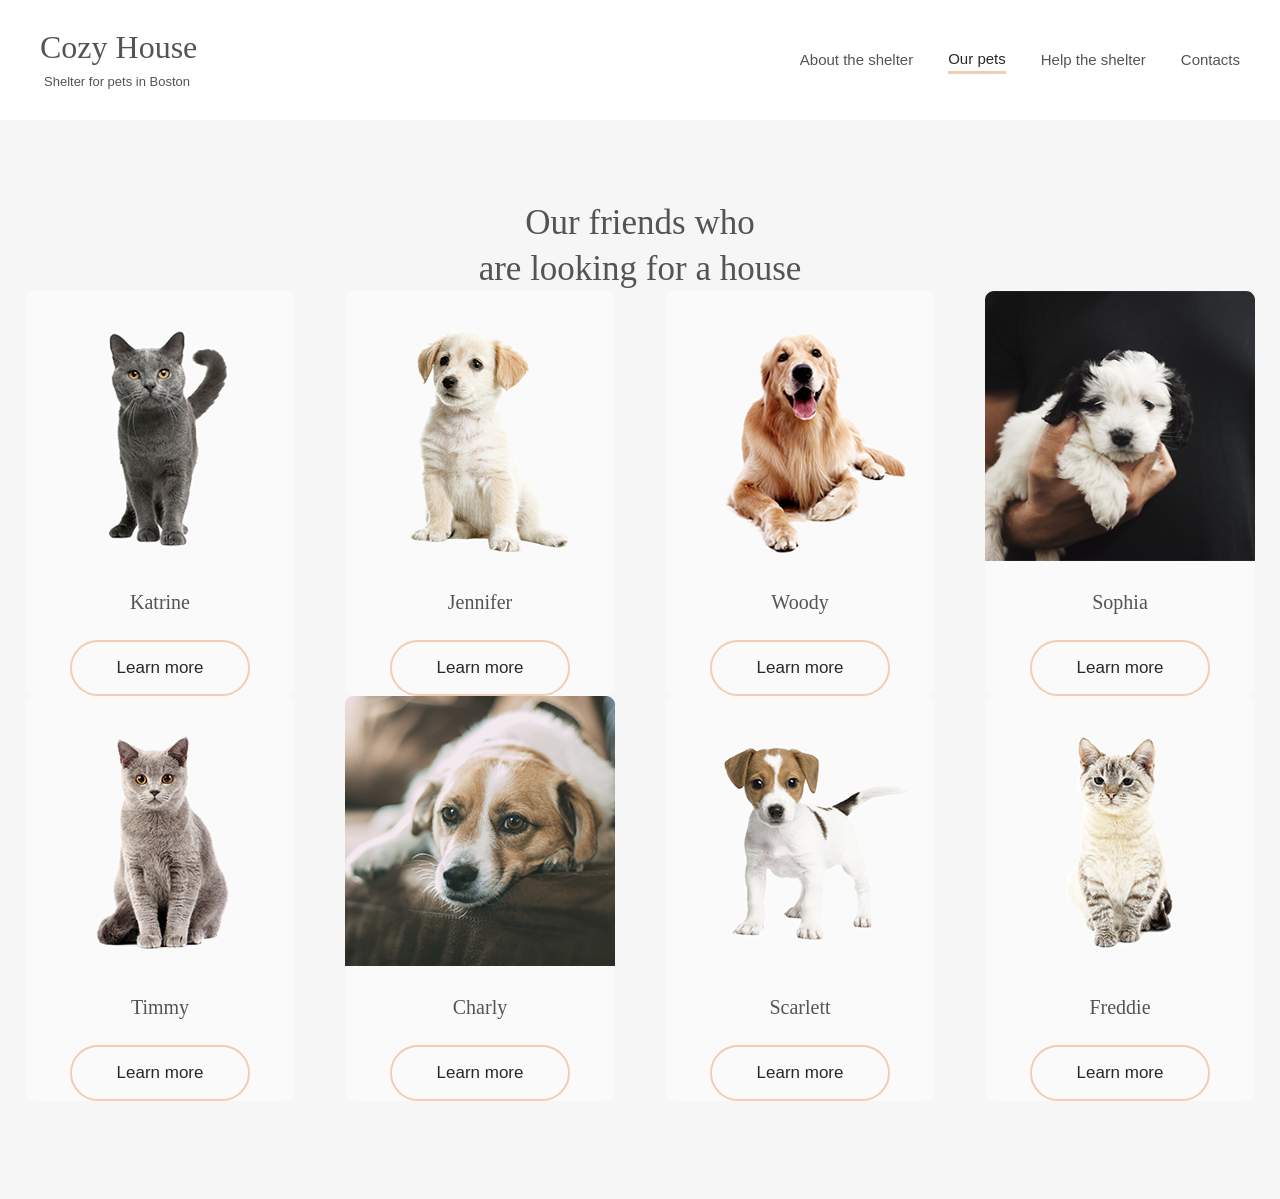
==== pets.html @ 2b0b6cbd "feat: pets page" ====
<!DOCTYPE html>
<html lang="en">
<head>
    <meta charset="UTF-8">
    <meta name="viewport" content="width=device-width, initial-scale=1.0">
    <title>Pets</title>
    <link rel="stylesheet" href="style.css">
</head>
<body>
    <header>
        <div class="section section-header section-header-pets">
            <div class="header-logo">
                <a href="" class="header-logo-links">
                    <h1 class="logo-title">Cozy House</h1>
                    <span class="logo-subtitle">Shelter for pets in Boston</span>
                </a>
            </div>
            <nav>
                <ul class="nav-list">
                    <li class="nav-item"><a href="" class="nav-link">About the shelter</a></li>
                    <li class="nav-item"><a href="" class="nav-link nav-link-active">Our pets</a></li>
                    <li class="nav-item"><a href="" class="nav-link">Help the shelter</a></li>
                    <li class="nav-item"><a href="" class="nav-link">Contacts</a></li>
                </ul>
                <div class="burger-menu"></div>
            </nav>
        </div>
    </header>
    <main>
        <div class="section section-pets section-pets-page">
            <h3>Our friends who<br>are looking for a house</h3>
            <div class="slider slider-pets">
                <div class="slider-item">
                    <div class="slider-img">
                        <img src="./assets/png/pets-katrine.png" alt="katrine">
                    </div>
                    <span class="pets-name">Katrine</span>
                    <button class="button-secondary">Learn more</button>
                </div>
                <div class="slider-item">
                    <div class="slider-img">
                        <img src="./assets/png/pets-jennifer.png" alt="jennifer">
                    </div>
                    <span class="pets-name">Jennifer</span>
                    <button class="button-secondary">Learn more</button>
                </div>
                <div class="slider-item">
                    <div class="slider-img">
                        <img src="./assets/png/pets-woody.png" alt="woody">
                    </div>
                    <span class="pets-name">Woody</span>
                    <button class="button-secondary">Learn more</button>
                </div>
                <div class="slider-item">
                    <div class="slider-img">
                        <img src="./assets/png/pets-sophia.png" alt="sophia">
                    </div>
                    <span class="pets-name">Sophia</span>
                    <button class="button-secondary">Learn more</button>
                </div>
                <div class="slider-item">
                    <div class="slider-img">
                        <img src="./assets/png/pets-timmy.png" alt="timmy">
                    </div>
                    <span class="pets-name">Timmy</span>
                    <button class="button-secondary">Learn more</button>
                </div>
                <div class="slider-item">
                    <div class="slider-img">
                        <img src="./assets/png/pets-charly.png" alt="charly">
                    </div>
                    <span class="pets-name">Charly</span>
                    <button class="button-secondary">Learn more</button>
                </div>
                <div class="slider-item">
                    <div class="slider-img">
                        <img src="./assets/png/pets-scarlet.png" alt="scarlett">
                    </div>
                    <span class="pets-name">Scarlett</span>
                    <button class="button-secondary">Learn more</button>
                </div>
                <div class="slider-item">
                    <div class="slider-img">
                        <img src="./assets/png/pets-freddie.png" alt="freddie">
                    </div>
                    <span class="pets-name">Freddie</span>
                    <button class="button-secondary">Learn more</button>
                </div>
            </div>
            <!--<div class="slider-buttons">
                <button class="slider-button slider-button-prev">&larr;</button>
                <button class="slider-button slider-button-next">&rarr;</button>
            </div>-->
        </div>
    </main>
</body>
</html>
---- style.css ----
html {
  scroll-behavior: smooth;
}
* {
    box-sizing: border-box;
}
body {
    display: flex;
    justify-content: center;
    flex-direction: column;
    align-items: center;
    min-width: 320px;
    min-height: 100vh;
    margin: 0;
    padding: 0;
    font-family: 'Georgia', serif;
}
header {
    position:absolute;
    max-width: 1280px;
    width: 100%;
    height: 120px;
    z-index: 1;
    top: 0;
}
.header-logo-links {
    text-decoration: none;
}
.section {
    display: flex;
    justify-content:space-between;
    align-items: center;
    width: 100%;
}
.section-header {
    padding: 30px 40px;
}
.logo-title {
    margin: 0;
    padding-bottom: 7px;
    font-size: 32px;
    line-height: 110.00000000000001%;
    letter-spacing: 6%;
    color: rgba(241, 205, 179, 1);
    font-weight: 400;
}
.logo-subtitle {
    font-family: 'Arial', sans-serif;
    font-size: 13px;
    color: #fff;
    letter-spacing: 10%;
    padding-left: 4px;
}
.nav-list {
    height: 60px;
    display: flex;
    justify-content: flex-end;
    align-items: center;
    margin: 0;
}
.nav-item {
    list-style: none;
    text-align: center;
    margin-left: 35px;
}
.nav-link {
    display: block;
    text-decoration: none;
    color: #CDCDCD;
    line-height: 160%;
    font-size: 15px;
    transition: 0.5s;
    font-family: 'Arial', sans-serif;
}
.nav-link-active {
    color: #FAFAFA;
    border-bottom: 3px solid #F1CDB3;
}
.nav-link:hover {
    color: #FAFAFA;
}
.burger-menu {
    position: relative;
    display: none;
}
main {
    width: 100%;
    display: flex;
    justify-content: center;
    flex-direction: column;
    align-items: center;
}
.section-start-screen {
    display: flex;
    justify-content: space-between;
    align-items: flex-start;
    max-width: 1280px;
    padding: 180px 40px 0 40px;
    background:
        url('./assets/jpg/start-screen-gradient-background.jpg'),
        url('./assets/jpg/start-screen-background.jpg'),
        linear-gradient(0deg, #211F20, #211F20),
        radial-gradient(100% 215.42% at 0% 0%, #5B483A 0%, #262425 100%);
    background-repeat: no-repeat, no-repeat, no-repeat, no-repeat;
    background-size: cover, cover, cover, cover;
    background-position: center, center, center, center;
}
.start-screen-content {
    width: 100%;
    max-width: 460px;
    padding-top: 13.7%;
}
h2 {
    margin: 0;
    font-size: 44px;
    color: #fff;
    font-weight: normal;
    line-height: 130%;
}
p {
    font-family: 'Arial', sans-serif;
    font-size: 15px;
    color: #CDCDCD;
    line-height: 160%;
}
.button-primary {
    border-radius: 100px;
    background-color: #F1CDB3;
    border: none;
    font-size: 17px;
    padding: 15px 45px;
    letter-spacing: 6%;
    color: #292929;
    cursor: pointer;
    transition: 0.5s;
}
.button-primary:hover {
    background-color: #FDDCC4;
}
.start-screen-content p {
    margin: 0;
    padding: 42px 0;
}
.start-screen-img img {
    display: block;
}
.section-about {
    max-width: 975px;
    display: flex;
    justify-content: center;
    align-items: flex-start;
    padding: 80px 0 100px 0;
    color: #545454;
}
.section-about-content {
    padding: 13px 62px;
}
.section-about-img {
    text-align: center;
    padding: 0 60px;
}
.section-about-content p {
    color: #4C4C4C;
    margin: 0;
    padding-top: 25px;
}
h3 {
    margin: 0;
    font-weight: 400;
    font-size: 35px;
    line-height: 130%;
    letter-spacing: 6%;
    color: #545454;
}
.section-pets {
    position: relative;
    display: flex;
    flex-direction: column;
    justify-content: space-evenly;
    align-items: center;
    max-width: 1280px;
    text-align: center;
    color: #545454;
    background-color: #F6F6F6;
    padding: 78px 0 98px 0;
}
.slider-pets {
    display: flex;
    justify-content: space-around;
    max-width: 1080px;
    width: 100%;
    padding: 60px 0 92px 0;
}
.slider-item {
    display: flex;
    flex-direction: column;
    align-items: center;
    background-color: #FAFAFA;
    border-radius: 9px;
    cursor: pointer;
}
.slider-item:hover .button-secondary {
    background-color: #FDDCC4;
}
.button-secondary {
    border-radius: 100px;
    background-color: #FAFAFA;
    border: 2px solid #F1CDB3;
    font-size: 17px;
    padding: 15px 45px;
    line-height: 130%;
    letter-spacing: 6%;
    color: #292929;
    cursor: pointer;
    transition: 0.5s;
}
.pets-name {
    padding: 26px 0;
    letter-spacing: 6%;
    font-size: 20px;
}
.slider-button {
    position: absolute;
    height: 52px;
    width: 52px;
    border-radius: 50%;
    border: 2px solid #F1CDB3;
    cursor: pointer;
    background-color: #fff;
    transition: 0.5s;
}
.slider-button:hover {
    background-color: #FDDCC4;
}
.slider-button-prev {
    left: 40px;
    top: 51%;
}
.slider-button-next {
    right: 40px;
    top: 51%;
}
.section-help {
    flex-direction: column;
    text-align: center;
    margin: 82px 0 0 0;
}
.help-list {
    max-width: 1030px;
    width: 100%;
    display: flex;
    flex-wrap: wrap;
    margin: 60px auto 44px auto;
    padding: 0; 
}
.help-list-item {
    display: flex;
    flex-direction: column;
    align-items: center;
    gap: 30px;
    padding: 0 120px 54px 0;
    margin: 0;
}
.help-list-item:nth-child(5) {
    padding-right: 0;
}
.help-list-item:nth-child(6) {
    padding-left: 84px;
}
.help-list-item:nth-child(9) {
    padding-right: 0;
}
.help-list-item img {
    display: block;
    max-width: 100%;
}
.help-name {
    font-size: 20px;
    line-height: 114.99999999999999%;
    letter-spacing: 6%;
}
.section-donation {
    max-width: 1280px;
    width: 100%;
    background-color: #F6F6F6 ;
}
.donation-content {
    max-width: 915px;
    width: 100%;
    display: flex;
    justify-content: space-between;
    margin: 0 auto;
    padding: 80px 0;
    color: #545454;
}
.donation-content-img {
    padding-top: 10px;
}
.donation-content-info {
    max-width: 380px;
    width: 100%;
}
.donation-content-info span {
    display: block;
    font-size: 15px;
    line-height: 110.00000000000001%;
    letter-spacing: 6%;
    padding: 21px 0;
}
.credit-card {
    display: flex;
    height: 43px;
    max-width: 351px;
    border-radius: 9px;
    background-color: #F1CDB3;
    padding: 10px 15px;
}
.credit-card span {
    font-size: 20px;
    line-height: 114.99999999999999%;
    letter-spacing: 6%;
    padding: 0 0 0 16px;
}
.donation-content-info p {
    font-family: 'Arial', sans-serif;
    line-height: 18px;
    font-size: 12px;
    color: #B2B2B2;
    margin: 20px 0;
}
footer {
    max-width: 1280px;
    width: 100%;
    min-height: 350px;
}
.footer-content {
    display: flex;
    justify-content: space-between;
    padding: 40px 45px 0 40px;
    background: url(./assets/png/footer-background.png) no-repeat center;
}
.footer-content h3 {
    color: #fff;
}
.footer-content span {
    padding-left: 20px;
    font-size: 20px;
    color: #F1CDB3;
    line-height: 114.99999999999999%;
    letter-spacing: 6%;
}
.footer-contacts {
    padding: 17px 0;
}
.footer-location {
    padding: 17px 0;
}
.mail {
    margin: 40px 0;
}
.location {
    margin: 33px 0;
}
.footer-link {
    display: flex;
    align-items: center; 
    text-decoration: none;
}
.section-header-pets {
    height: 100%;
    background-color: #fff;
}
.section-header-pets .logo-title,
.section-header-pets .logo-subtitle,
.section-header-pets .nav-link {
    color: #545454;
}
.section-header-pets .nav-link-active {
    color: #292929;
}
.section-pets-page {
    padding: 200px 0 98px 0;
}
.section-pets-page .slider-pets {
    max-width: 1280px;
    flex-wrap: wrap;
    padding: 0;
}
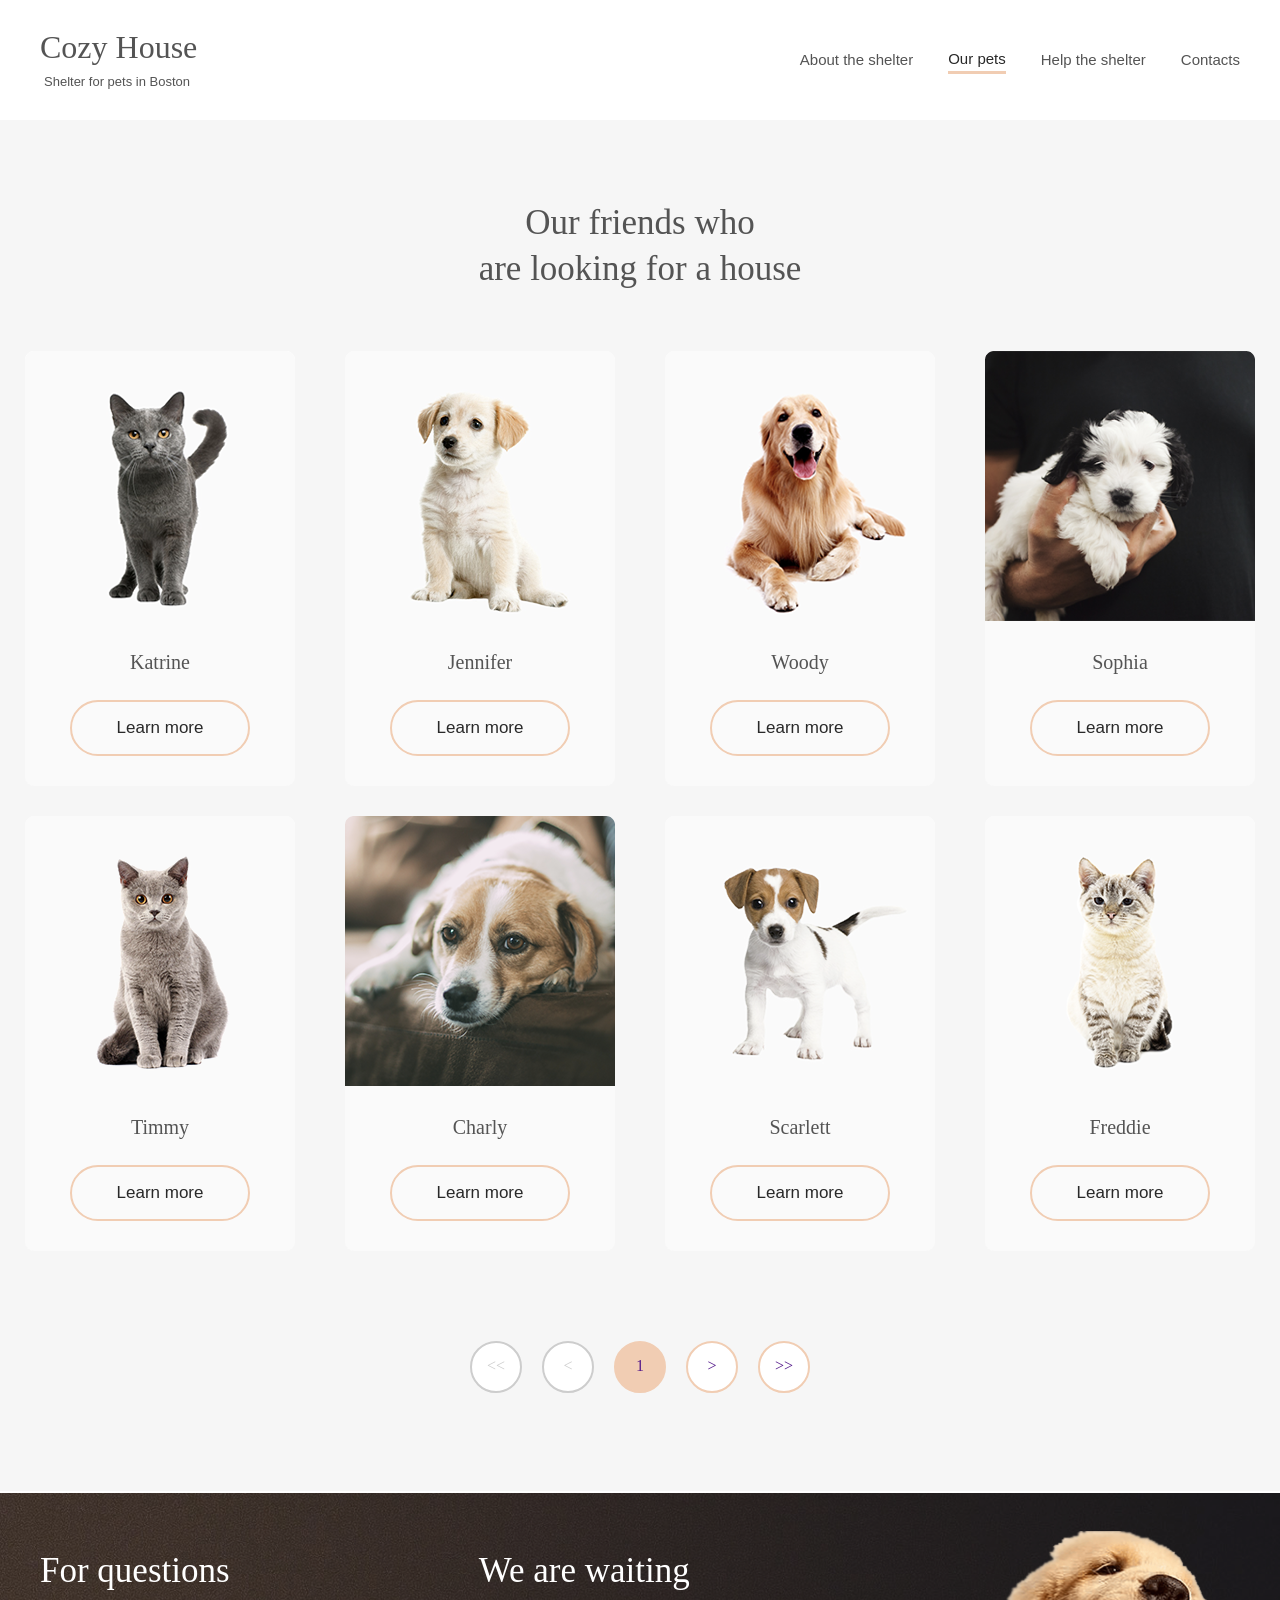
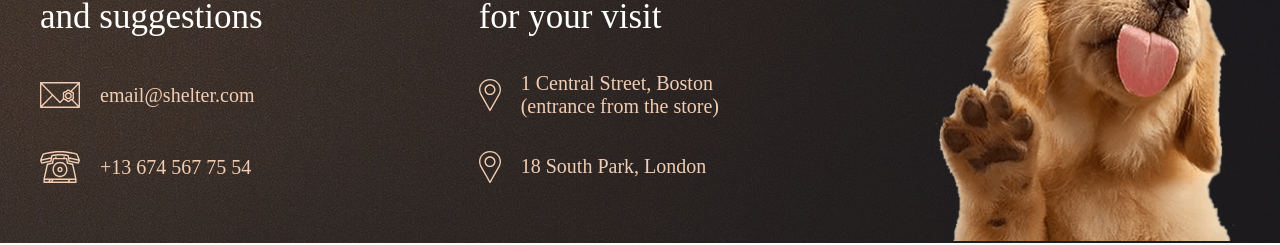
==== commit 22b06670: "fix: pets page" ====
--- a/pets.html
+++ b/pets.html
@@ -5,22 +5,23 @@
     <meta name="viewport" content="width=device-width, initial-scale=1.0">
     <title>Pets</title>
     <link rel="stylesheet" href="style.css">
+    <link rel="icon" href="./assets/png/favicon.png" type="image/png">
 </head>
 <body>
     <header>
         <div class="section section-header section-header-pets">
             <div class="header-logo">
-                <a href="" class="header-logo-links">
+                <a href="index.html" class="header-logo-links">
                     <h1 class="logo-title">Cozy House</h1>
                     <span class="logo-subtitle">Shelter for pets in Boston</span>
                 </a>
             </div>
             <nav>
                 <ul class="nav-list">
-                    <li class="nav-item"><a href="" class="nav-link">About the shelter</a></li>
-                    <li class="nav-item"><a href="" class="nav-link nav-link-active">Our pets</a></li>
-                    <li class="nav-item"><a href="" class="nav-link">Help the shelter</a></li>
-                    <li class="nav-item"><a href="" class="nav-link">Contacts</a></li>
+                    <li class="nav-item"><a href="index.html" class="nav-link">About the shelter</a></li>
+                    <li class="nav-item"><a href="pets.html" class="nav-link nav-link-active">Our pets</a></li>
+                    <li class="nav-item"><a href="index.html#section-help" class="nav-link">Help the shelter</a></li>
+                    <li class="nav-item"><a href="#footer-content" class="nav-link">Contacts</a></li>
                 </ul>
                 <div class="burger-menu"></div>
             </nav>
@@ -28,6 +29,7 @@
     </header>
     <main>
         <div class="section section-pets section-pets-page">
+            <h2 class="visually-hidden">Скрытый подзаголовок</h2>
             <h3>Our friends who<br>are looking for a house</h3>
             <div class="slider slider-pets">
                 <div class="slider-item">
@@ -87,11 +89,51 @@
                     <button class="button-secondary">Learn more</button>
                 </div>
             </div>
-            <!--<div class="slider-buttons">
-                <button class="slider-button slider-button-prev">&larr;</button>
-                <button class="slider-button slider-button-next">&rarr;</button>
-            </div>-->
+            <div class="slider-buttons">
+                <a href="" class="slider-button slider-button-prev-skip slider-button-inactive">&lt;&lt;</a>
+                <a href="" class="slider-button slider-button-prev slider-button-inactive">&lt;</a>
+                <a href="" class="slider-button slider-button-page slider-button-active">1</a>
+                <a href="" class="slider-button slider-button-next">></a>
+                <a href="" class="slider-button slider-button-next-skip">>></a>
+            </div>
         </div>
     </main>
+    <footer>
+        <div class="footer-content" id="footer-content">
+           <div class="footer-contacts">
+               <h3>For questions<br>and suggestions</h3> 
+                <div class="mail">
+                    <a href="mailto:email@shelter.com" class="footer-link email-link">
+                        <img src="./assets/svg/icon-email.svg" alt="email">
+                        <span>email@shelter.com</span>
+                    </a>   
+                </div>
+                <div class="phone">
+                    <a href="tel:+136745677554" class="footer-link phone-link">
+                        <img src="./assets/svg/icon-phone.svg" alt="phone">
+                        <span>+13 674 567 75 54</span>
+                    </a>   
+                </div>
+           </div>
+           <div class="footer-location">
+                <h3>We are waiting<br> for your visit</h3>
+                <div class="location">
+                    <a href="https://maps.app.goo.gl/DNJ1rmuDCyb3fDHu6" class="footer-link boston" target="_blank">
+                        <img src="./assets/svg/icon-marker.svg" alt="location">
+                        <span>1 Central Street, Boston<br>(entrance from the store)</span>
+                    </a>   
+                </div>
+                <div class="location">
+                    <a href="https://maps.app.goo.gl/PRw58GWCZRp9RzQy9" class="footer-link london" target="_blank">
+                        <img src="./assets/svg/icon-marker.svg" alt="location">
+                        <span>18 South Park, London</span>
+                    </a>   
+                </div>
+           </div>
+           <div class="footer-img">
+                <img src="./assets/png/footer-puppy.png" alt="puppy" >
+           </div>   
+        </div>
+    </footer>
 </body>
 </html>
--- a/style.css
+++ b/style.css
@@ -15,10 +15,23 @@
     padding: 0;
     font-family: 'Georgia', serif;
 }
+.visually-hidden {
+    position: absolute;
+    width: 1px;
+    height: 1px;
+    margin: -1px;
+    border: 0;
+    padding: 0;
+    white-space: nowrap;
+    clip-path: inset(100%);
+    clip: rect(0 0 0 0);
+    overflow: hidden;
+}
 header {
     position:absolute;
-    max-width: 1280px;
-    width: 100%;
+    /*max-width: 1280px;
+    width: 100%;*/
+    width: 1280px;
     height: 120px;
     z-index: 1;
     top: 0;
@@ -28,9 +41,10 @@
 }
 .section {
     display: flex;
+    width: 1280px;
     justify-content:space-between;
     align-items: center;
-    width: 100%;
+    /*width: 100%;*/
 }
 .section-header {
     padding: 30px 40px;
@@ -75,6 +89,8 @@
 .nav-link-active {
     color: #FAFAFA;
     border-bottom: 3px solid #F1CDB3;
+    cursor: not-allowed;
+    pointer-events: none;
 }
 .nav-link:hover {
     color: #FAFAFA;
@@ -124,15 +140,17 @@
     line-height: 160%;
 }
 .button-primary {
+    display: inline-block;
     border-radius: 100px;
     background-color: #F1CDB3;
     border: none;
     font-size: 17px;
-    padding: 15px 45px;
     letter-spacing: 6%;
     color: #292929;
     cursor: pointer;
     transition: 0.5s;
+    padding: 15px 45px;
+    text-decoration: none;
 }
 .button-primary:hover {
     background-color: #FDDCC4;
@@ -198,6 +216,7 @@
     background-color: #FAFAFA;
     border-radius: 9px;
     cursor: pointer;
+    padding-bottom: 30px;
 }
 .slider-item:hover .button-secondary {
     background-color: #FDDCC4;
@@ -243,7 +262,7 @@
 .section-help {
     flex-direction: column;
     text-align: center;
-    margin: 82px 0 0 0;
+    padding-top: 82px;
 }
 .help-list {
     max-width: 1030px;
@@ -281,7 +300,7 @@
 }
 .section-donation {
     max-width: 1280px;
-    width: 100%;
+    /*width: 100%;*/
     background-color: #F6F6F6 ;
 }
 .donation-content {
@@ -314,6 +333,8 @@
     border-radius: 9px;
     background-color: #F1CDB3;
     padding: 10px 15px;
+    text-decoration: none;
+    color: #545454;
 }
 .credit-card span {
     font-size: 20px;
@@ -329,8 +350,9 @@
     margin: 20px 0;
 }
 footer {
-    max-width: 1280px;
-    width: 100%;
+    /*max-width: 1280px;
+    width: 100%;*/
+    width: 1280px;
     min-height: 350px;
 }
 .footer-content {
@@ -384,5 +406,33 @@
 .section-pets-page .slider-pets {
     max-width: 1280px;
     flex-wrap: wrap;
-    padding: 0;
-}
+    padding: 60px 0;
+}
+.section-pets-page .slider-item {
+    margin-bottom: 30px;
+}
+.section-pets-page .slider-buttons {
+    display: flex;
+}
+.section-pets-page .slider-button {
+    position: relative;
+    text-decoration: none;
+    line-height: 46px;
+    margin: 0 10px;
+}
+.section-pets-page .slider-button-prev,
+.section-pets-page .slider-button-next {
+    left: 0;
+    top: 0;
+}
+.slider-button-active {
+    background-color: #F1CDB3;
+    cursor: not-allowed;
+    pointer-events: none;
+}
+.slider-button-inactive {
+    border-color: #CDCDCD;
+    color: #CDCDCD;
+    cursor: not-allowed;
+    pointer-events: none;
+}
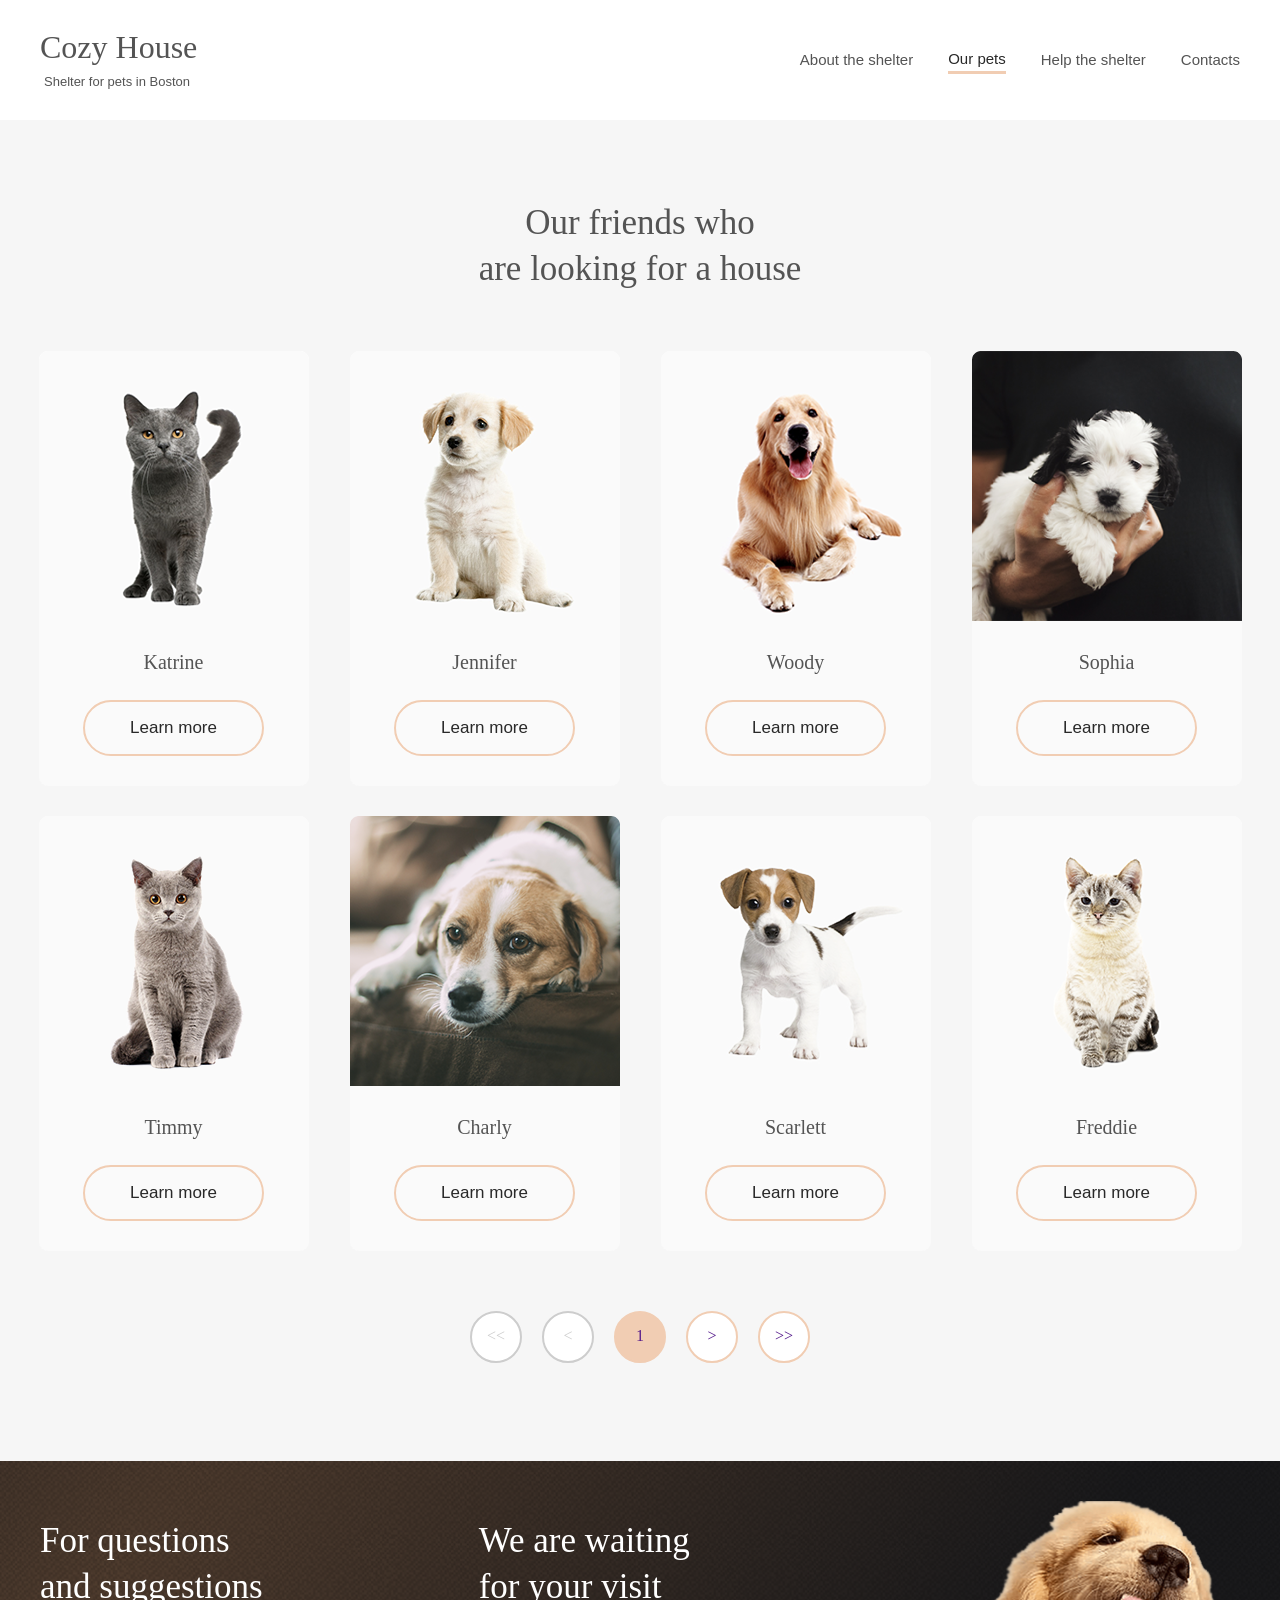
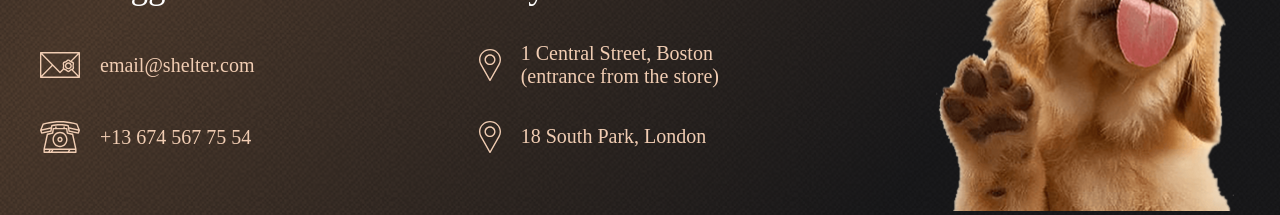
==== commit 17ff04be: "fix: bugs" ====
--- a/pets.html
+++ b/pets.html
@@ -28,75 +28,77 @@
         </div>
     </header>
     <main>
-        <div class="section section-pets section-pets-page">
-            <h2 class="visually-hidden">Скрытый подзаголовок</h2>
-            <h3>Our friends who<br>are looking for a house</h3>
-            <div class="slider slider-pets">
-                <div class="slider-item">
-                    <div class="slider-img">
-                        <img src="./assets/png/pets-katrine.png" alt="katrine">
+        <section>
+            <div class="section section-pets section-pets-page">
+                <h2 class="visually-hidden">Скрытый подзаголовок</h2>
+                <h3>Our friends who<br>are looking for a house</h3>
+                <div class="slider slider-pets">
+                    <div class="slider-item">
+                        <div class="slider-img">
+                            <img src="./assets/png/pets-katrine.png" alt="katrine">
+                        </div>
+                        <span class="pets-name">Katrine</span>
+                        <button class="button-secondary">Learn more</button>
                     </div>
-                    <span class="pets-name">Katrine</span>
-                    <button class="button-secondary">Learn more</button>
+                    <div class="slider-item">
+                        <div class="slider-img">
+                            <img src="./assets/png/pets-jennifer.png" alt="jennifer">
+                        </div>
+                        <span class="pets-name">Jennifer</span>
+                        <button class="button-secondary">Learn more</button>
+                    </div>
+                    <div class="slider-item">
+                        <div class="slider-img">
+                            <img src="./assets/png/pets-woody.png" alt="woody">
+                        </div>
+                        <span class="pets-name">Woody</span>
+                        <button class="button-secondary">Learn more</button>
+                    </div>
+                    <div class="slider-item">
+                        <div class="slider-img">
+                            <img src="./assets/png/pets-sophia.png" alt="sophia">
+                        </div>
+                        <span class="pets-name">Sophia</span>
+                        <button class="button-secondary">Learn more</button>
+                    </div>
+                    <div class="slider-item">
+                        <div class="slider-img">
+                            <img src="./assets/png/pets-timmy.png" alt="timmy">
+                        </div>
+                        <span class="pets-name">Timmy</span>
+                        <button class="button-secondary">Learn more</button>
+                    </div>
+                    <div class="slider-item">
+                        <div class="slider-img">
+                            <img src="./assets/png/pets-charly.png" alt="charly">
+                        </div>
+                        <span class="pets-name">Charly</span>
+                        <button class="button-secondary">Learn more</button>
+                    </div>
+                    <div class="slider-item">
+                        <div class="slider-img">
+                            <img src="./assets/png/pets-scarlet.png" alt="scarlett">
+                        </div>
+                        <span class="pets-name">Scarlett</span>
+                        <button class="button-secondary">Learn more</button>
+                    </div>
+                    <div class="slider-item">
+                        <div class="slider-img">
+                            <img src="./assets/png/pets-freddie.png" alt="freddie">
+                        </div>
+                        <span class="pets-name">Freddie</span>
+                        <button class="button-secondary">Learn more</button>
+                    </div>
                 </div>
-                <div class="slider-item">
-                    <div class="slider-img">
-                        <img src="./assets/png/pets-jennifer.png" alt="jennifer">
-                    </div>
-                    <span class="pets-name">Jennifer</span>
-                    <button class="button-secondary">Learn more</button>
-                </div>
-                <div class="slider-item">
-                    <div class="slider-img">
-                        <img src="./assets/png/pets-woody.png" alt="woody">
-                    </div>
-                    <span class="pets-name">Woody</span>
-                    <button class="button-secondary">Learn more</button>
-                </div>
-                <div class="slider-item">
-                    <div class="slider-img">
-                        <img src="./assets/png/pets-sophia.png" alt="sophia">
-                    </div>
-                    <span class="pets-name">Sophia</span>
-                    <button class="button-secondary">Learn more</button>
-                </div>
-                <div class="slider-item">
-                    <div class="slider-img">
-                        <img src="./assets/png/pets-timmy.png" alt="timmy">
-                    </div>
-                    <span class="pets-name">Timmy</span>
-                    <button class="button-secondary">Learn more</button>
-                </div>
-                <div class="slider-item">
-                    <div class="slider-img">
-                        <img src="./assets/png/pets-charly.png" alt="charly">
-                    </div>
-                    <span class="pets-name">Charly</span>
-                    <button class="button-secondary">Learn more</button>
-                </div>
-                <div class="slider-item">
-                    <div class="slider-img">
-                        <img src="./assets/png/pets-scarlet.png" alt="scarlett">
-                    </div>
-                    <span class="pets-name">Scarlett</span>
-                    <button class="button-secondary">Learn more</button>
-                </div>
-                <div class="slider-item">
-                    <div class="slider-img">
-                        <img src="./assets/png/pets-freddie.png" alt="freddie">
-                    </div>
-                    <span class="pets-name">Freddie</span>
-                    <button class="button-secondary">Learn more</button>
+                <div class="slider-buttons">
+                    <a href="" class="slider-button slider-button-prev-skip slider-button-inactive">&lt;&lt;</a>
+                    <a href="" class="slider-button slider-button-prev slider-button-inactive">&lt;</a>
+                    <a href="" class="slider-button slider-button-page slider-button-active">1</a>
+                    <a href="" class="slider-button slider-button-next">></a>
+                    <a href="" class="slider-button slider-button-next-skip">>></a>
                 </div>
             </div>
-            <div class="slider-buttons">
-                <a href="" class="slider-button slider-button-prev-skip slider-button-inactive">&lt;&lt;</a>
-                <a href="" class="slider-button slider-button-prev slider-button-inactive">&lt;</a>
-                <a href="" class="slider-button slider-button-page slider-button-active">1</a>
-                <a href="" class="slider-button slider-button-next">></a>
-                <a href="" class="slider-button slider-button-next-skip">>></a>
-            </div>
-        </div>
+        </section>
     </main>
     <footer>
         <div class="footer-content" id="footer-content">
--- a/style.css
+++ b/style.css
@@ -27,91 +27,9 @@
     clip: rect(0 0 0 0);
     overflow: hidden;
 }
-header {
-    position:absolute;
-    /*max-width: 1280px;
-    width: 100%;*/
-    width: 1280px;
-    height: 120px;
-    z-index: 1;
-    top: 0;
-}
-.header-logo-links {
-    text-decoration: none;
-}
-.section {
-    display: flex;
-    width: 1280px;
-    justify-content:space-between;
-    align-items: center;
-    /*width: 100%;*/
-}
-.section-header {
-    padding: 30px 40px;
-}
-.logo-title {
-    margin: 0;
-    padding-bottom: 7px;
-    font-size: 32px;
-    line-height: 110.00000000000001%;
-    letter-spacing: 6%;
-    color: rgba(241, 205, 179, 1);
-    font-weight: 400;
-}
-.logo-subtitle {
-    font-family: 'Arial', sans-serif;
-    font-size: 13px;
-    color: #fff;
-    letter-spacing: 10%;
-    padding-left: 4px;
-}
-.nav-list {
-    height: 60px;
-    display: flex;
-    justify-content: flex-end;
-    align-items: center;
-    margin: 0;
-}
-.nav-item {
-    list-style: none;
-    text-align: center;
-    margin-left: 35px;
-}
-.nav-link {
-    display: block;
-    text-decoration: none;
-    color: #CDCDCD;
-    line-height: 160%;
-    font-size: 15px;
-    transition: 0.5s;
-    font-family: 'Arial', sans-serif;
-}
-.nav-link-active {
-    color: #FAFAFA;
-    border-bottom: 3px solid #F1CDB3;
-    cursor: not-allowed;
-    pointer-events: none;
-}
-.nav-link:hover {
-    color: #FAFAFA;
-}
-.burger-menu {
-    position: relative;
-    display: none;
-}
-main {
-    width: 100%;
-    display: flex;
-    justify-content: center;
-    flex-direction: column;
-    align-items: center;
-}
-.section-start-screen {
-    display: flex;
-    justify-content: space-between;
-    align-items: flex-start;
-    max-width: 1280px;
-    padding: 180px 40px 0 40px;
+.start-screen {
+    width: 100%;
+    min-width: 1280px;
     background:
         url('./assets/jpg/start-screen-gradient-background.jpg'),
         url('./assets/jpg/start-screen-background.jpg'),
@@ -121,6 +39,89 @@
     background-size: cover, cover, cover, cover;
     background-position: center, center, center, center;
 }
+header {
+    /*max-width: 1280px;
+    width: 100%;*/
+    width: 1280px;
+    height: 120px;
+}
+.header-logo-links {
+    text-decoration: none;
+}
+section {
+    width: 100%;
+    min-width: 1280px;
+    background-color: #F6F6F6;
+}
+.section {
+    display: flex;
+    width: 1280px;
+    justify-content:space-between;
+    align-items: center;
+    margin: 0 auto;
+    /*width: 100%;*/
+}
+.section-header {
+    padding: 30px 40px;
+}
+.logo-title {
+    margin: 0;
+    padding-bottom: 7px;
+    font-size: 32px;
+    line-height: 110.00000000000001%;
+    letter-spacing: 6%;
+    color: rgba(241, 205, 179, 1);
+    font-weight: 400;
+}
+.logo-subtitle {
+    font-family: 'Arial', sans-serif;
+    font-size: 13px;
+    color: #fff;
+    letter-spacing: 10%;
+    padding-left: 4px;
+}
+.nav-list {
+    height: 60px;
+    display: flex;
+    justify-content: flex-end;
+    align-items: center;
+    margin: 0;
+    padding: 0;
+}
+.nav-item {
+    list-style: none;
+    text-align: center;
+    margin-left: 35px;
+}
+.nav-link {
+    display: block;
+    text-decoration: none;
+    color: #CDCDCD;
+    line-height: 160%;
+    font-size: 15px;
+    transition: 0.5s;
+    font-family: 'Arial', sans-serif;
+}
+.nav-link-active {
+    color: #FAFAFA;
+    border-bottom: 3px solid #F1CDB3;
+    cursor: not-allowed;
+    pointer-events: none;
+}
+.nav-link:hover {
+    color: #FAFAFA;
+}
+.burger-menu {
+    position: relative;
+    display: none;
+}
+.section-start-screen {
+    display: flex;
+    justify-content: space-between;
+    align-items: flex-start;
+    max-width: 1280px;
+    padding: 60px 40px 0 40px;
+}
 .start-screen-content {
     width: 100%;
     max-width: 460px;
@@ -162,6 +163,13 @@
 .start-screen-img img {
     display: block;
 }
+main {
+    width: 100%;
+    display: flex;
+    justify-content: center;
+    flex-direction: column;
+    align-items: center;
+}
 .section-about {
     max-width: 975px;
     display: flex;
@@ -199,7 +207,6 @@
     max-width: 1280px;
     text-align: center;
     color: #545454;
-    background-color: #F6F6F6;
     padding: 78px 0 98px 0;
 }
 .slider-pets {
@@ -207,7 +214,7 @@
     justify-content: space-around;
     max-width: 1080px;
     width: 100%;
-    padding: 60px 0 92px 0;
+    padding: 60px 0;
 }
 .slider-item {
     display: flex;
@@ -301,7 +308,6 @@
 .section-donation {
     max-width: 1280px;
     /*width: 100%;*/
-    background-color: #F6F6F6 ;
 }
 .donation-content {
     max-width: 915px;
@@ -352,14 +358,23 @@
 footer {
     /*max-width: 1280px;
     width: 100%;*/
+    width: 100%;
+    min-width: 1280px;
+    min-height: 350px;
+    background: url(./assets/png/footer-gradient-background.png),
+                url(./assets/png/footer-background.png),
+                linear-gradient(0deg, #211F20, #211F20),
+                radial-gradient(110.67% 538.64% at 5.73% 50%, #513D2F 0%, #1A1A1C 100%);
+    background-repeat: no-repeat, no-repeat, no-repeat, no-repeat;
+    background-size: cover, cover, cover, cover;
+    background-position: center, center, center, center;
+}
+.footer-content {
+    display: flex;
     width: 1280px;
-    min-height: 350px;
-}
-.footer-content {
-    display: flex;
     justify-content: space-between;
     padding: 40px 45px 0 40px;
-    background: url(./assets/png/footer-background.png) no-repeat center;
+    margin: 0 auto;
 }
 .footer-content h3 {
     color: #fff;
@@ -401,12 +416,12 @@
     color: #292929;
 }
 .section-pets-page {
-    padding: 200px 0 98px 0;
+    padding: 80px 0 98px 0;
 }
 .section-pets-page .slider-pets {
     max-width: 1280px;
     flex-wrap: wrap;
-    padding: 60px 0;
+    padding: 60px 18px 30px 18px;
 }
 .section-pets-page .slider-item {
     margin-bottom: 30px;
